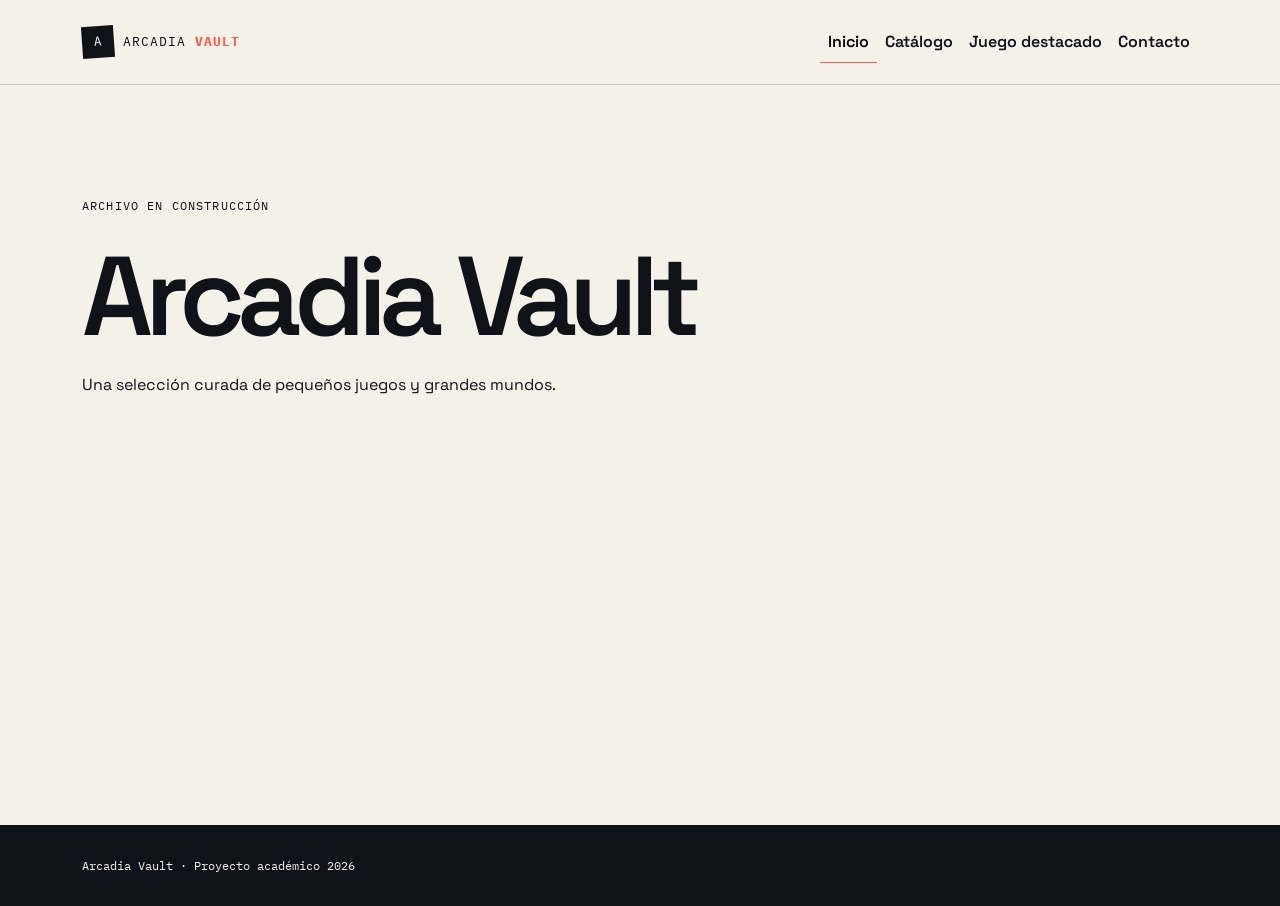
==== index.html @ d141b0f2 "feat: crear estructura semántica y navegación global" ====
<!DOCTYPE html>
<html lang="es">
<head>
  <meta charset="utf-8">
  <meta name="viewport" content="width=device-width, initial-scale=1">
  <meta name="description" content="Arcadia Vault, catálogo de videojuegos independientes.">
  <title>Arcadia Vault | Inicio</title>
  <link rel="preconnect" href="https://fonts.googleapis.com">
  <link rel="preconnect" href="https://fonts.gstatic.com" crossorigin>
  <link href="https://fonts.googleapis.com/css2?family=IBM+Plex+Mono:wght@500;600&family=Space+Grotesk:wght@400;500;600;700&display=swap" rel="stylesheet">
  <link href="https://cdn.jsdelivr.net/npm/bootstrap@5.3.3/dist/css/bootstrap.min.css" rel="stylesheet">
  <link rel="stylesheet" href="css/custom.css">
</head>
<body>
  <a class="skip-link" href="#contenido">Saltar al contenido principal</a>
  <header class="site-header">
    <nav class="navbar navbar-expand-lg" aria-label="Navegación principal">
      <section class="container-xl">
        <a class="navbar-brand" href="index.html"><span class="brand-mark" aria-hidden="true">A</span> ARCADIA <strong>VAULT</strong></a>
        <button class="navbar-toggler" type="button" data-bs-toggle="collapse" data-bs-target="#menuPrincipal" aria-controls="menuPrincipal" aria-expanded="false" aria-label="Abrir menú"><span class="navbar-toggler-icon"></span></button>
        <section class="collapse navbar-collapse" id="menuPrincipal">
          <ul class="navbar-nav ms-auto">
            <li class="nav-item"><a class="nav-link active" aria-current="page" href="index.html">Inicio</a></li>
            <li class="nav-item"><a class="nav-link" href="catalogo.html">Catálogo</a></li>
            <li class="nav-item"><a class="nav-link" href="detalle.html">Juego destacado</a></li>
            <li class="nav-item"><a class="nav-link" href="contacto.html">Contacto</a></li>
          </ul>
        </section>
      </section>
    </nav>
  </header>
  <main id="contenido">
    <section class="placeholder-section container-xl" aria-labelledby="homeTitle">
      <p class="eyebrow">Archivo en construcción</p>
      <h1 id="homeTitle">Arcadia Vault</h1>
      <p>Una selección curada de pequeños juegos y grandes mundos.</p>
    </section>
  </main>
  <footer class="site-footer">
    <section class="container-xl"><p>Arcadia Vault · Proyecto académico 2026</p></section>
  </footer>
  <script src="https://cdn.jsdelivr.net/npm/bootstrap@5.3.3/dist/js/bootstrap.bundle.min.js"></script>
</body>
</html>
---- css/custom.css ----
:root {
  --ink: #10121a;
  --paper: #f4f1e8;
  --accent: #ff5c4d;
  --line: rgba(16, 18, 26, 0.18);
  --display-font: "Space Grotesk", sans-serif;
  --mono-font: "IBM Plex Mono", monospace;
}

* {
  box-sizing: border-box;
}

body {
  background: var(--paper);
  color: var(--ink);
  font-family: var(--display-font);
  margin: 0;
}

.skip-link {
  background: var(--ink);
  color: var(--paper);
  left: 1rem;
  padding: 0.75rem 1rem;
  position: fixed;
  top: -5rem;
  z-index: 2000;
}

.skip-link:focus {
  top: 1rem;
}

.site-header {
  background: var(--paper);
  border-bottom: 1px solid var(--line);
}

.navbar {
  min-height: 4.75rem;
}

.navbar-brand {
  align-items: center;
  color: var(--ink);
  display: inline-flex;
  font-family: var(--mono-font);
  font-size: 0.82rem;
  gap: 0.55rem;
  letter-spacing: 0.08em;
}

.navbar-brand strong {
  color: var(--accent);
}

.brand-mark {
  align-items: center;
  background: var(--ink);
  color: var(--paper);
  display: inline-flex;
  height: 2rem;
  justify-content: center;
  transform: rotate(-4deg);
  width: 2rem;
}

.nav-link {
  color: var(--ink);
  font-weight: 600;
}

.nav-link.active {
  border-bottom: 1px solid var(--accent);
}

.placeholder-section {
  min-height: calc(100vh - 10rem);
  padding-block: 5rem;
}

.placeholder-section h1 {
  font-size: clamp(3rem, 15vw, 7rem);
  font-weight: 600;
  letter-spacing: -0.07em;
}

.eyebrow {
  font-family: var(--mono-font);
  font-size: 0.72rem;
  letter-spacing: 0.1em;
  text-transform: uppercase;
}

.site-footer {
  background: var(--ink);
  color: var(--paper);
  padding-block: 2rem;
}

.site-footer p {
  font-family: var(--mono-font);
  font-size: 0.72rem;
  margin: 0;
}

@media (min-width: 992px) {
  .navbar {
    min-height: 5.25rem;
  }

  .placeholder-section {
    padding-block: 7rem;
  }
}
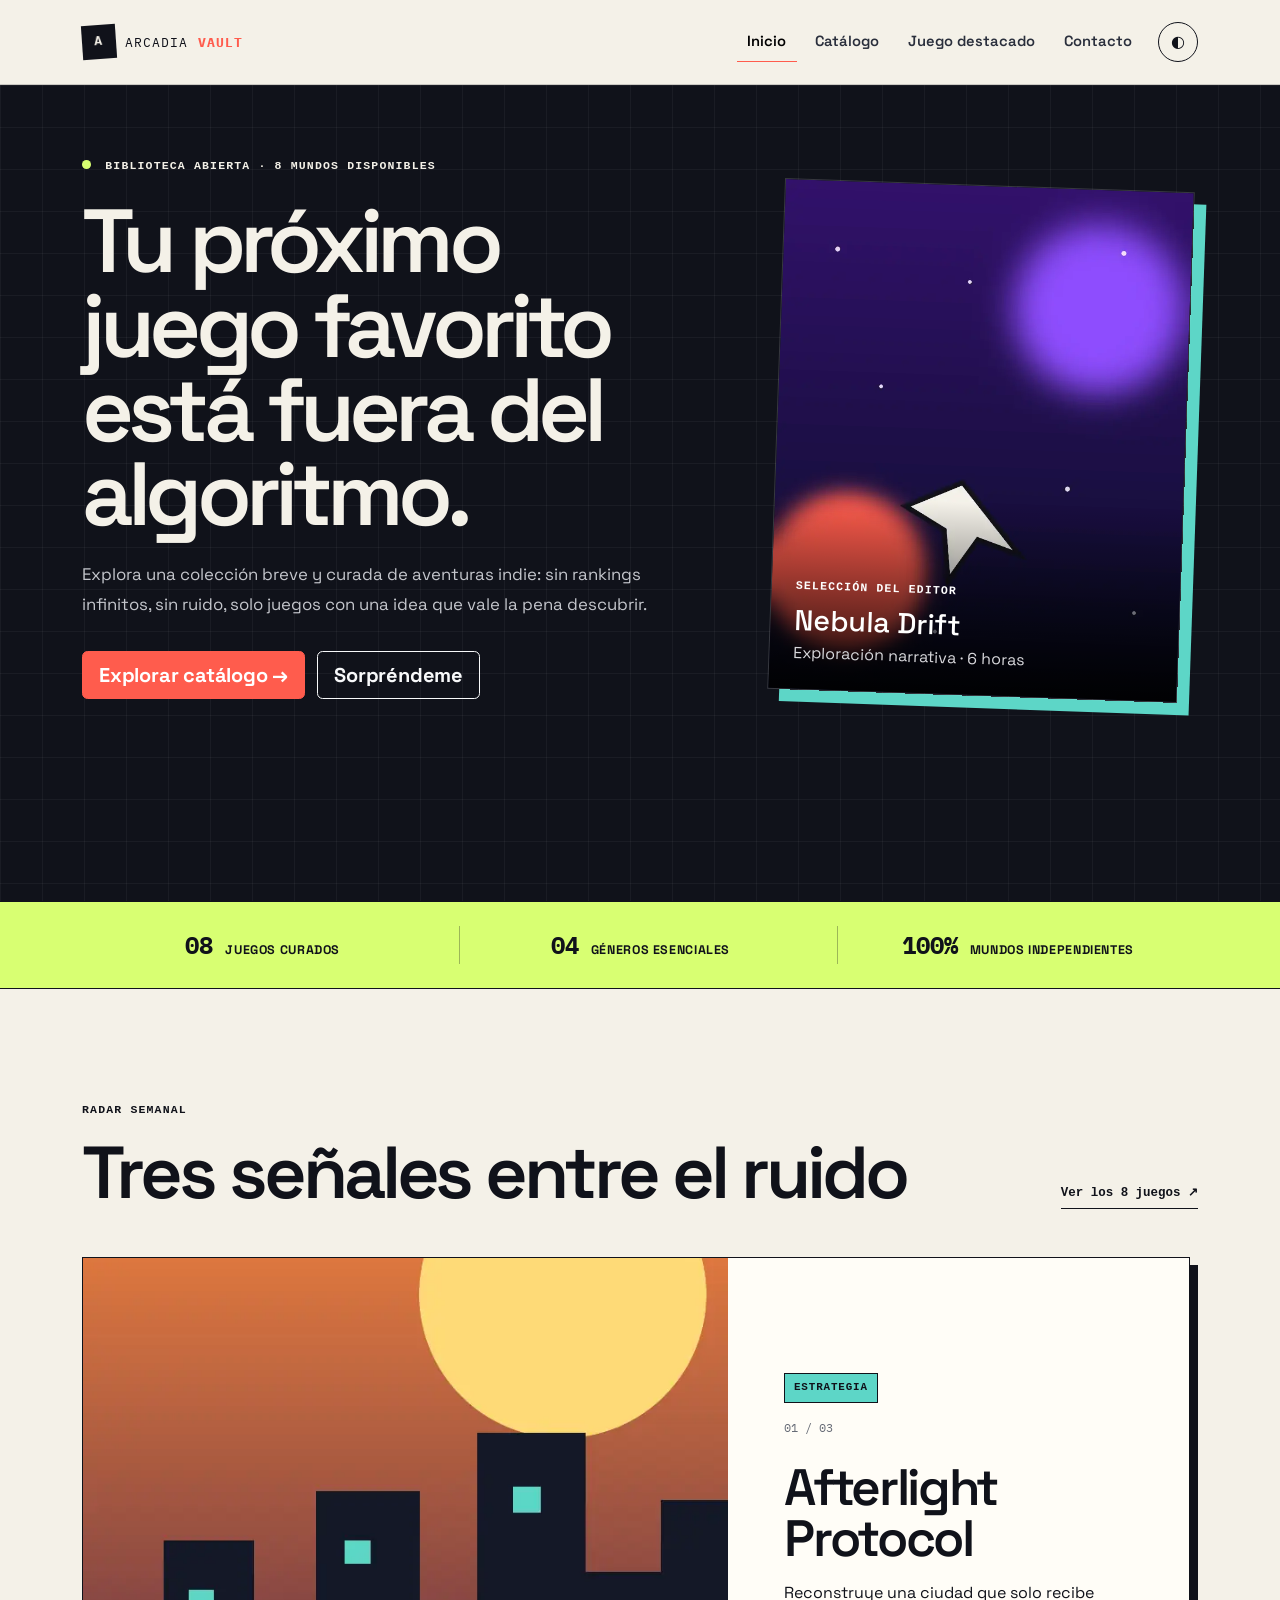
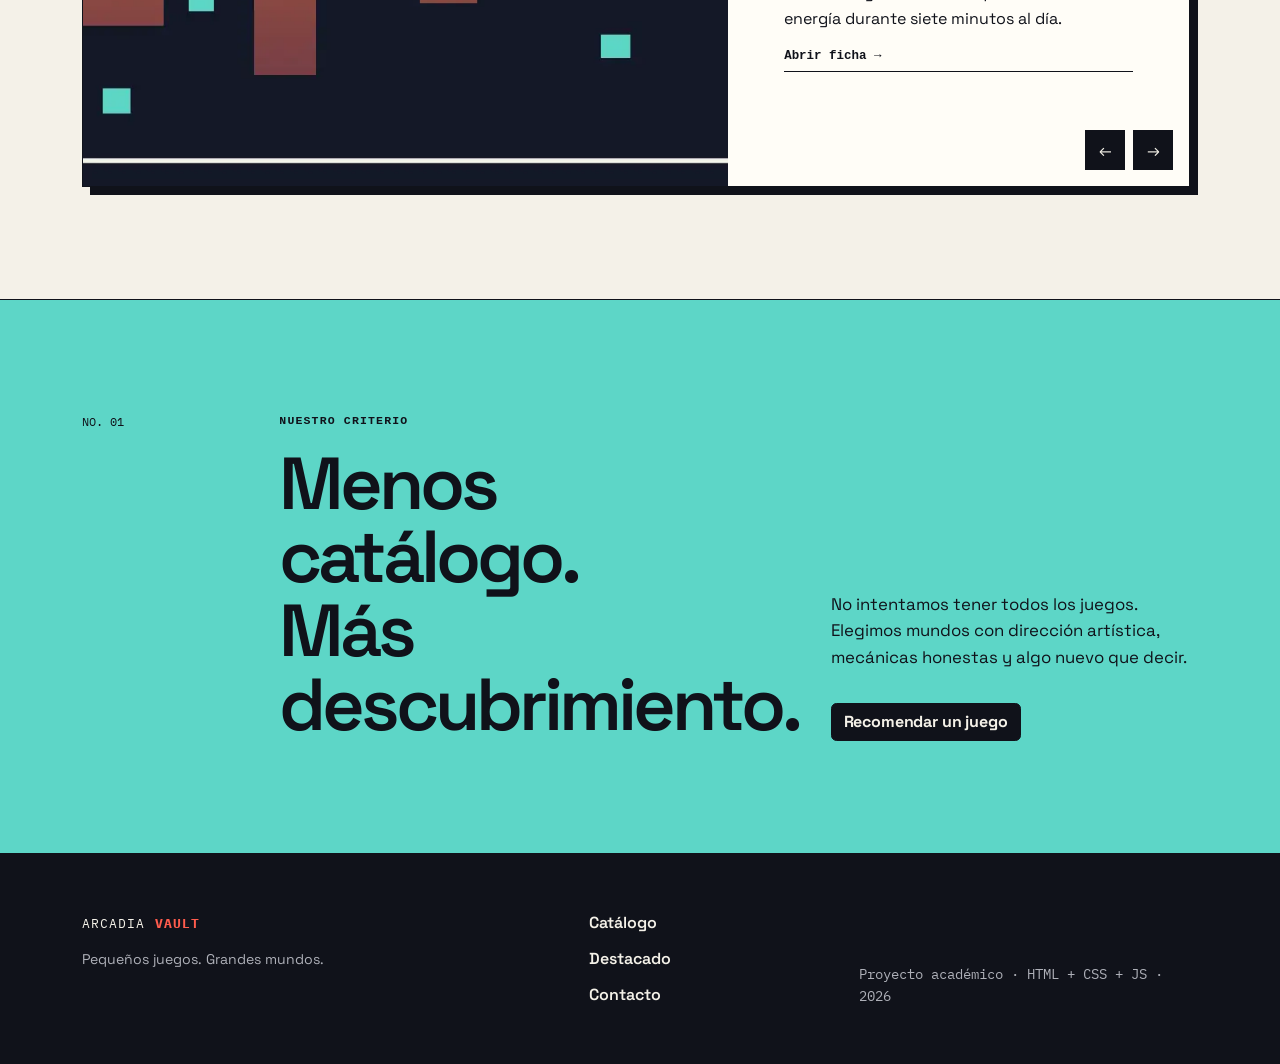
==== commit 0ab8ce56: "feat: implementar home responsive e interacciones" ====
--- a/index.html
+++ b/index.html
@@ -1,44 +1,174 @@
 <!DOCTYPE html>
-<html lang="es">
+<html lang="es" data-bs-theme="light">
 <head>
   <meta charset="utf-8">
   <meta name="viewport" content="width=device-width, initial-scale=1">
-  <meta name="description" content="Arcadia Vault, catálogo de videojuegos independientes.">
+  <meta name="description" content="Arcadia Vault: una selección curada de videojuegos independientes para descubrir tu próxima aventura.">
   <title>Arcadia Vault | Inicio</title>
   <link rel="preconnect" href="https://fonts.googleapis.com">
   <link rel="preconnect" href="https://fonts.gstatic.com" crossorigin>
   <link href="https://fonts.googleapis.com/css2?family=IBM+Plex+Mono:wght@500;600&family=Space+Grotesk:wght@400;500;600;700&display=swap" rel="stylesheet">
-  <link href="https://cdn.jsdelivr.net/npm/bootstrap@5.3.3/dist/css/bootstrap.min.css" rel="stylesheet">
+  <link href="https://cdn.jsdelivr.net/npm/bootstrap@5.3.3/dist/css/bootstrap.min.css" rel="stylesheet" integrity="sha384-QWTKZyjpPEjISv5WaRU9OFeRpok6YctnYmDr5pNlyT2bRjXh0JMhjY6hW+ALEwIH" crossorigin="anonymous">
   <link rel="stylesheet" href="css/custom.css">
 </head>
-<body>
+<body data-page="inicio">
   <a class="skip-link" href="#contenido">Saltar al contenido principal</a>
-  <header class="site-header">
+
+  <header class="site-header sticky-top">
     <nav class="navbar navbar-expand-lg" aria-label="Navegación principal">
       <section class="container-xl">
-        <a class="navbar-brand" href="index.html"><span class="brand-mark" aria-hidden="true">A</span> ARCADIA <strong>VAULT</strong></a>
-        <button class="navbar-toggler" type="button" data-bs-toggle="collapse" data-bs-target="#menuPrincipal" aria-controls="menuPrincipal" aria-expanded="false" aria-label="Abrir menú"><span class="navbar-toggler-icon"></span></button>
+        <a class="navbar-brand" href="index.html" aria-label="Arcadia Vault, ir al inicio">
+          <span class="brand-mark" aria-hidden="true">A</span>
+          <span>ARCADIA <strong>VAULT</strong></span>
+        </a>
+        <button class="navbar-toggler" type="button" data-bs-toggle="collapse" data-bs-target="#menuPrincipal" aria-controls="menuPrincipal" aria-expanded="false" aria-label="Abrir menú">
+          <span class="navbar-toggler-icon"></span>
+        </button>
         <section class="collapse navbar-collapse" id="menuPrincipal">
-          <ul class="navbar-nav ms-auto">
+          <ul class="navbar-nav ms-auto align-items-lg-center gap-lg-2">
             <li class="nav-item"><a class="nav-link active" aria-current="page" href="index.html">Inicio</a></li>
             <li class="nav-item"><a class="nav-link" href="catalogo.html">Catálogo</a></li>
             <li class="nav-item"><a class="nav-link" href="detalle.html">Juego destacado</a></li>
             <li class="nav-item"><a class="nav-link" href="contacto.html">Contacto</a></li>
+            <li class="nav-item ms-lg-2">
+              <button class="theme-toggle" id="themeToggle" type="button" aria-label="Cambiar a modo oscuro" aria-pressed="false">
+                <span aria-hidden="true">◐</span>
+              </button>
+            </li>
           </ul>
         </section>
       </section>
     </nav>
   </header>
+
   <main id="contenido">
-    <section class="placeholder-section container-xl" aria-labelledby="homeTitle">
-      <p class="eyebrow">Archivo en construcción</p>
-      <h1 id="homeTitle">Arcadia Vault</h1>
-      <p>Una selección curada de pequeños juegos y grandes mundos.</p>
+    <section class="hero-section" aria-labelledby="heroTitle">
+      <section class="container-xl hero-grid">
+        <article class="hero-copy">
+          <p class="eyebrow"><span class="status-dot" aria-hidden="true"></span> Biblioteca abierta · 8 mundos disponibles</p>
+          <h1 id="heroTitle">Tu próximo juego favorito está fuera del algoritmo.</h1>
+          <p class="hero-lead">Explora una colección breve y curada de aventuras indie: sin rankings infinitos, sin ruido, solo juegos con una idea que vale la pena descubrir.</p>
+          <section class="hero-actions" aria-label="Acciones principales">
+            <a class="btn btn-accent btn-lg" href="catalogo.html">Explorar catálogo <span aria-hidden="true">→</span></a>
+            <button class="btn btn-outline-light btn-lg" id="randomGameButton" type="button">Sorpréndeme</button>
+          </section>
+          <p class="random-result" id="randomGameResult" role="status" aria-live="polite"></p>
+        </article>
+
+        <article class="hero-game-card" aria-label="Selección del editor: Nebula Drift">
+          <img src="img/nebula-drift.webp" alt="Nave solitaria avanzando entre nebulosas violetas" width="720" height="900">
+          <section class="hero-card-overlay">
+            <p class="eyebrow mb-2">Selección del editor</p>
+            <h2>Nebula Drift</h2>
+            <p>Exploración narrativa · 6 horas</p>
+            <a href="detalle.html" class="stretched-link" aria-label="Ver detalle de Nebula Drift"></a>
+          </section>
+        </article>
+      </section>
+    </section>
+
+    <section class="signal-strip" aria-label="Cifras del catálogo">
+      <section class="container-xl signal-grid">
+        <p><strong>08</strong><span>juegos curados</span></p>
+        <p><strong>04</strong><span>géneros esenciales</span></p>
+        <p><strong>100%</strong><span>mundos independientes</span></p>
+      </section>
+    </section>
+
+    <section class="section-space" aria-labelledby="featuredTitle">
+      <section class="container-xl">
+        <header class="section-heading">
+          <section>
+            <p class="eyebrow">Radar semanal</p>
+            <h2 id="featuredTitle">Tres señales entre el ruido</h2>
+          </section>
+          <a class="text-link" href="catalogo.html">Ver los 8 juegos <span aria-hidden="true">↗</span></a>
+        </header>
+
+        <section id="featuredCarousel" class="carousel slide editorial-carousel" data-bs-ride="false" aria-label="Juegos destacados">
+          <section class="carousel-inner">
+            <article class="carousel-item active">
+              <section class="row g-0 align-items-stretch">
+                <section class="col-md-7">
+                  <img src="img/afterlight.webp" class="d-block w-100" alt="Ciudad futurista iluminada por un sol naranja" width="720" height="900">
+                </section>
+                <section class="col-md-5 carousel-copy">
+                  <span class="genre-tag">Estrategia</span>
+                  <p class="slide-count">01 / 03</p>
+                  <h3>Afterlight Protocol</h3>
+                  <p>Reconstruye una ciudad que solo recibe energía durante siete minutos al día.</p>
+                  <a class="text-link" href="catalogo.html#afterlight">Abrir ficha <span aria-hidden="true">→</span></a>
+                </section>
+              </section>
+            </article>
+            <article class="carousel-item">
+              <section class="row g-0 align-items-stretch">
+                <section class="col-md-7">
+                  <img src="img/mossbound.webp" class="d-block w-100" alt="Bosque verde cubriendo ruinas de una civilización antigua" width="720" height="900">
+                </section>
+                <section class="col-md-5 carousel-copy">
+                  <span class="genre-tag">Aventura</span>
+                  <p class="slide-count">02 / 03</p>
+                  <h3>Mossbound</h3>
+                  <p>Escucha un bosque que recuerda cada paso y transforma el camino de regreso.</p>
+                  <a class="text-link" href="catalogo.html#mossbound">Abrir ficha <span aria-hidden="true">→</span></a>
+                </section>
+              </section>
+            </article>
+            <article class="carousel-item">
+              <section class="row g-0 align-items-stretch">
+                <section class="col-md-7">
+                  <img src="img/pixel-forge.webp" class="d-block w-100" alt="Forja fantástica con chispas rojas y metal brillante" width="720" height="900">
+                </section>
+                <section class="col-md-5 carousel-copy">
+                  <span class="genre-tag">Simulación</span>
+                  <p class="slide-count">03 / 03</p>
+                  <h3>Pixel Forge</h3>
+                  <p>Diseña armas imposibles y aprende las historias de quienes vienen a buscarlas.</p>
+                  <a class="text-link" href="catalogo.html#pixel-forge">Abrir ficha <span aria-hidden="true">→</span></a>
+                </section>
+              </section>
+            </article>
+          </section>
+          <section class="carousel-controls" aria-label="Controles del carrusel">
+            <button type="button" data-bs-target="#featuredCarousel" data-bs-slide="prev" aria-label="Juego anterior">←</button>
+            <button type="button" data-bs-target="#featuredCarousel" data-bs-slide="next" aria-label="Juego siguiente">→</button>
+          </section>
+        </section>
+      </section>
+    </section>
+
+    <section class="manifesto-section" aria-labelledby="manifestoTitle">
+      <section class="container-xl manifesto-grid">
+        <p class="manifesto-number" aria-hidden="true">NO. 01</p>
+        <article>
+          <p class="eyebrow">Nuestro criterio</p>
+          <h2 id="manifestoTitle">Menos catálogo.<br>Más descubrimiento.</h2>
+        </article>
+        <article class="manifesto-copy">
+          <p>No intentamos tener todos los juegos. Elegimos mundos con dirección artística, mecánicas honestas y algo nuevo que decir.</p>
+          <a class="btn btn-dark" href="contacto.html">Recomendar un juego</a>
+        </article>
+      </section>
     </section>
   </main>
+
   <footer class="site-footer">
-    <section class="container-xl"><p>Arcadia Vault · Proyecto académico 2026</p></section>
+    <section class="container-xl footer-grid">
+      <section>
+        <a class="footer-brand" href="index.html">ARCADIA <strong>VAULT</strong></a>
+        <p>Pequeños juegos. Grandes mundos.</p>
+      </section>
+      <nav aria-label="Navegación del pie de página">
+        <a href="catalogo.html">Catálogo</a>
+        <a href="detalle.html">Destacado</a>
+        <a href="contacto.html">Contacto</a>
+      </nav>
+      <p class="footer-note">Proyecto académico · HTML + CSS + JS · 2026</p>
+    </section>
   </footer>
-  <script src="https://cdn.jsdelivr.net/npm/bootstrap@5.3.3/dist/js/bootstrap.bundle.min.js"></script>
+
+  <script src="https://cdn.jsdelivr.net/npm/bootstrap@5.3.3/dist/js/bootstrap.bundle.min.js" integrity="sha384-YvpcrYf0tY3lHB60NNkmXc5s9fDVZLESaAA55NDzOxhy9GkcIdslK1eN7N6jIeHz" crossorigin="anonymous"></script>
+  <script src="js/main.js"></script>
 </body>
 </html>
--- a/css/custom.css
+++ b/css/custom.css
@@ -1,26 +1,74 @@
+/* Arcadia Vault — mobile first custom styles */
 :root {
   --ink: #10121a;
+  --ink-soft: #2a2f3c;
   --paper: #f4f1e8;
+  --paper-bright: #fffdf7;
   --accent: #ff5c4d;
+  --accent-dark: #d83b30;
+  --cyan: #5dd6c7;
+  --acid: #d8ff72;
   --line: rgba(16, 18, 26, 0.18);
+  --muted: #666b76;
   --display-font: "Space Grotesk", sans-serif;
   --mono-font: "IBM Plex Mono", monospace;
+  --shadow-hard: 8px 8px 0 var(--ink);
+  --radius-sm: 0.35rem;
+  --radius-lg: 1rem;
+}
+
+[data-bs-theme="dark"] {
+  --ink: #f4f1e8;
+  --ink-soft: #d8d4c9;
+  --paper: #10121a;
+  --paper-bright: #181b25;
+  --line: rgba(244, 241, 232, 0.2);
+  --muted: #acaeb8;
+  --shadow-hard: 8px 8px 0 #5dd6c7;
 }
 
 * {
   box-sizing: border-box;
+}
+
+html {
+  scroll-behavior: smooth;
 }
 
 body {
   background: var(--paper);
   color: var(--ink);
   font-family: var(--display-font);
-  margin: 0;
+  line-height: 1.6;
+  overflow-x: hidden;
+}
+
+a {
+  color: inherit;
+}
+
+img {
+  display: block;
+  height: auto;
+  max-width: 100%;
+}
+
+button,
+input,
+select,
+textarea {
+  font: inherit;
+}
+
+::selection {
+  background: var(--acid);
+  color: #10121a;
 }
 
 .skip-link {
-  background: var(--ink);
-  color: var(--paper);
+  background: var(--acid);
+  color: #10121a;
+  font-family: var(--mono-font);
   left: 1rem;
   padding: 0.75rem 1rem;
   position: fixed;
@@ -33,25 +81,34 @@
 }
 
 .site-header {
-  background: var(--paper);
+  background: rgba(244, 241, 232, 0.94);
   border-bottom: 1px solid var(--line);
+  backdrop-filter: blur(14px);
+}
+
+[data-bs-theme="dark"] .site-header {
+  background: rgba(16, 18, 26, 0.94);
 }
 
 .navbar {
   min-height: 4.75rem;
-}
-
-.navbar-brand {
+  padding-block: 0.75rem;
+}
+
+.navbar-brand,
+.footer-brand {
   align-items: center;
   color: var(--ink);
   display: inline-flex;
   font-family: var(--mono-font);
   font-size: 0.82rem;
-  gap: 0.55rem;
+  gap: 0.6rem;
   letter-spacing: 0.08em;
-}
-
-.navbar-brand strong {
+  text-decoration: none;
+}
+
+.navbar-brand strong,
+.footer-brand strong {
   color: var(--accent);
 }
 
@@ -60,57 +117,1102 @@
   background: var(--ink);
   color: var(--paper);
   display: inline-flex;
-  height: 2rem;
+  font-weight: 600;
+  height: 2.1rem;
   justify-content: center;
   transform: rotate(-4deg);
-  width: 2rem;
+  width: 2.1rem;
+}
+
+.navbar-toggler {
+  border-color: var(--line);
+  border-radius: var(--radius-sm);
+}
+
+[data-bs-theme="dark"] .navbar-toggler-icon {
+  filter: invert(1);
+}
+
+.navbar-collapse {
+  padding-top: 1rem;
 }
 
 .nav-link {
+  border-bottom: 1px solid transparent;
+  color: var(--ink-soft);
+  font-size: 0.92rem;
+  font-weight: 600;
+  padding-inline: 0.65rem !important;
+}
+
+.nav-link:hover,
+.nav-link:focus,
+.nav-link.active {
+  border-bottom-color: var(--accent);
   color: var(--ink);
-  font-weight: 600;
-}
-
-.nav-link.active {
-  border-bottom: 1px solid var(--accent);
-}
-
-.placeholder-section {
-  min-height: calc(100vh - 10rem);
-  padding-block: 5rem;
-}
-
-.placeholder-section h1 {
-  font-size: clamp(3rem, 15vw, 7rem);
-  font-weight: 600;
-  letter-spacing: -0.07em;
+}
+
+.theme-toggle {
+  align-items: center;
+  background: transparent;
+  border: 1px solid var(--ink);
+  border-radius: 50%;
+  color: var(--ink);
+  display: inline-flex;
+  height: 2.5rem;
+  justify-content: center;
+  margin-top: 0.5rem;
+  transition: background 180ms ease, color 180ms ease, transform 180ms ease;
+  width: 2.5rem;
+}
+
+.theme-toggle:hover,
+.theme-toggle:focus-visible {
+  background: var(--ink);
+  color: var(--paper);
+  transform: rotate(18deg);
+}
+
+.hero-section {
+  background: #10121a;
+  color: #f4f1e8;
+  min-height: calc(100vh - 4.75rem);
+  overflow: hidden;
+  padding-block: 3.5rem;
+  position: relative;
+}
+
+.hero-section::before {
+  background-image: linear-gradient(rgba(255, 255, 255, 0.045) 1px, transparent 1px), linear-gradient(90deg, rgba(255, 255, 255, 0.045) 1px, transparent 1px);
+  background-size: 42px 42px;
+  content: "";
+  inset: 0;
+  pointer-events: none;
+  position: absolute;
+}
+
+.hero-grid {
+  display: grid;
+  gap: 3rem;
+  position: relative;
+  z-index: 1;
+}
+
+.hero-copy {
+  align-self: center;
 }
 
 .eyebrow {
   font-family: var(--mono-font);
   font-size: 0.72rem;
+  font-weight: 600;
   letter-spacing: 0.1em;
   text-transform: uppercase;
 }
 
+.status-dot {
+  background: var(--acid);
+  border-radius: 50%;
+  box-shadow: 0 0 0 0 rgba(216, 255, 114, 0.6);
+  display: inline-block;
+  height: 0.55rem;
+  margin-right: 0.4rem;
+  width: 0.55rem;
+}
+
+.hero-copy h1 {
+  font-size: clamp(2.65rem, 13vw, 5.6rem);
+  font-weight: 600;
+  letter-spacing: -0.065em;
+  line-height: 0.94;
+  margin: 1.5rem 0;
+  max-width: 12ch;
+}
+
+.hero-lead {
+  color: #c4c6cc;
+  font-size: 1.05rem;
+  line-height: 1.75;
+  max-width: 38rem;
+}
+
+.hero-actions,
+.detail-actions {
+  display: flex;
+  flex-direction: column;
+  gap: 0.75rem;
+  margin-top: 2rem;
+}
+
+.btn {
+  border-radius: var(--radius-sm);
+  font-weight: 700;
+  letter-spacing: -0.01em;
+}
+
+.btn-accent {
+  background: var(--accent);
+  border-color: var(--accent);
+  color: #fff;
+}
+
+.btn-accent:hover,
+.btn-accent:focus-visible {
+  background: var(--accent-dark);
+  border-color: var(--accent-dark);
+  color: #fff;
+}
+
+.btn-dark {
+  background: var(--ink);
+  border-color: var(--ink);
+  color: var(--paper);
+}
+
+.btn-dark:hover,
+.btn-dark:focus-visible {
+  background: var(--accent);
+  border-color: var(--accent);
+}
+
+.random-result,
+.wishlist-message {
+  color: var(--acid);
+  font-family: var(--mono-font);
+  font-size: 0.8rem;
+  margin: 0.85rem 0 0;
+  min-height: 1.5rem;
+}
+
+.hero-game-card {
+  border: 1px solid rgba(255, 255, 255, 0.16);
+  box-shadow: 12px 12px 0 var(--cyan);
+  margin: 0 0.75rem 0.75rem 0;
+  max-width: 31rem;
+  overflow: hidden;
+  position: relative;
+  transform: rotate(2deg);
+}
+
+.hero-game-card img {
+  aspect-ratio: 4 / 5;
+  object-fit: cover;
+  width: 100%;
+}
+
+.hero-card-overlay {
+  background: linear-gradient(transparent, rgba(0, 0, 0, 0.93));
+  bottom: 0;
+  color: #fff;
+  left: 0;
+  padding: 5rem 1.5rem 1.5rem;
+  position: absolute;
+  right: 0;
+}
+
+.hero-card-overlay h2 {
+  font-size: 1.8rem;
+  margin-bottom: 0.15rem;
+}
+
+.hero-card-overlay p:last-of-type {
+  color: #d8d8dc;
+  margin: 0;
+}
+
+.signal-strip {
+  background: var(--acid);
+  border-bottom: 1px solid #10121a;
+  border-top: 1px solid #10121a;
+  color: #10121a;
+  padding-block: 1.5rem;
+}
+
+.signal-grid {
+  display: grid;
+  gap: 1rem;
+}
+
+.signal-grid p {
+  align-items: baseline;
+  display: flex;
+  gap: 0.75rem;
+  margin: 0;
+}
+
+.signal-grid strong {
+  font-family: var(--mono-font);
+  font-size: 1.5rem;
+}
+
+.signal-grid span {
+  font-size: 0.78rem;
+  font-weight: 700;
+  letter-spacing: 0.05em;
+  text-transform: uppercase;
+}
+
+.section-space {
+  padding-block: 4.75rem;
+}
+
+.section-heading {
+  align-items: end;
+  display: flex;
+  flex-direction: column;
+  gap: 1rem;
+  margin-bottom: 2rem;
+}
+
+.section-heading h2,
+.manifesto-grid h2,
+.story-grid h2,
+.faq-grid h2 {
+  font-size: clamp(2.1rem, 8vw, 4.6rem);
+  font-weight: 600;
+  letter-spacing: -0.055em;
+  line-height: 1;
+  margin: 0;
+}
+
+.text-link {
+  border-bottom: 1px solid currentColor;
+  font-family: var(--mono-font);
+  font-size: 0.78rem;
+  font-weight: 600;
+  padding-bottom: 0.25rem;
+  text-decoration: none;
+}
+
+.text-link:hover,
+.text-link:focus-visible {
+  color: var(--accent);
+}
+
+.editorial-carousel {
+  border: 1px solid var(--ink);
+  box-shadow: var(--shadow-hard);
+  margin-right: 0.5rem;
+}
+
+.editorial-carousel img {
+  aspect-ratio: 4 / 3;
+  object-fit: cover;
+}
+
+.carousel-copy {
+  background: var(--paper-bright);
+  display: flex;
+  flex-direction: column;
+  justify-content: center;
+  min-height: 21rem;
+  padding: 2rem;
+}
+
+.carousel-copy h3 {
+  font-size: 2.1rem;
+  font-weight: 600;
+  letter-spacing: -0.045em;
+  line-height: 1;
+  margin: 1.5rem 0 1rem;
+}
+
+.genre-tag {
+  align-self: flex-start;
+  background: var(--cyan);
+  border: 1px solid #10121a;
+  color: #10121a;
+  display: inline-block;
+  font-family: var(--mono-font);
+  font-size: 0.68rem;
+  font-weight: 600;
+  letter-spacing: 0.08em;
+  padding: 0.35rem 0.55rem;
+  text-transform: uppercase;
+}
+
+.slide-count {
+  color: var(--muted);
+  font-family: var(--mono-font);
+  font-size: 0.72rem;
+  margin: 1rem 0 0;
+}
+
+.carousel-controls {
+  bottom: 1rem;
+  display: flex;
+  gap: 0.5rem;
+  position: absolute;
+  right: 1rem;
+  z-index: 5;
+}
+
+.carousel-controls button {
+  background: var(--ink);
+  border: 0;
+  color: var(--paper);
+  height: 2.5rem;
+  transition: background 180ms ease;
+  width: 2.5rem;
+}
+
+.carousel-controls button:hover,
+.carousel-controls button:focus-visible {
+  background: var(--accent);
+}
+
+.manifesto-section {
+  background: var(--cyan);
+  border-block: 1px solid #10121a;
+  color: #10121a;
+  padding-block: 4.75rem;
+}
+
+.manifesto-grid {
+  display: grid;
+  gap: 2rem;
+}
+
+.manifesto-number {
+  font-family: var(--mono-font);
+  font-size: 0.78rem;
+}
+
+.manifesto-copy {
+  align-self: end;
+  font-size: 1.05rem;
+  max-width: 31rem;
+}
+
+.manifesto-copy .btn {
+  margin-top: 1rem;
+}
+
 .site-footer {
-  background: var(--ink);
-  color: var(--paper);
-  padding-block: 2rem;
-}
-
-.site-footer p {
+  background: #10121a;
+  color: #f4f1e8;
+  padding-block: 3.5rem;
+}
+
+.footer-grid {
+  display: grid;
+  gap: 2rem;
+}
+
+.footer-brand {
+  color: #f4f1e8;
+}
+
+.footer-grid p {
+  color: #aeb0b8;
+  font-size: 0.88rem;
+  margin: 0.75rem 0 0;
+}
+
+.footer-grid nav {
+  display: flex;
+  flex-direction: column;
+  gap: 0.65rem;
+}
+
+.footer-grid nav a {
+  color: #f4f1e8;
+  font-weight: 600;
+  text-decoration: none;
+}
+
+.footer-grid nav a:hover,
+.footer-grid nav a:focus-visible {
+  color: var(--acid);
+}
+
+.footer-note {
+  align-self: end;
+  font-family: var(--mono-font);
+}
+
+/* Catalog */
+.page-header {
+  background: var(--accent);
+  border-bottom: 1px solid #10121a;
+  color: #fff;
+  padding-block: 4rem;
+}
+
+.page-title-row {
+  display: grid;
+  gap: 1.5rem;
+}
+
+.page-title-row h1 {
+  font-size: clamp(3rem, 14vw, 7.5rem);
+  font-weight: 600;
+  letter-spacing: -0.07em;
+  line-height: 0.86;
+  margin: 0;
+}
+
+.page-title-row p {
+  align-self: end;
+  font-size: 1.05rem;
+  margin: 0;
+  max-width: 31rem;
+}
+
+.filter-panel {
+  align-items: end;
+  background: var(--paper-bright);
+  border: 1px solid var(--ink);
+  box-shadow: var(--shadow-hard);
+  display: grid;
+  gap: 1rem;
+  margin: 0 0.5rem 3rem 0;
+  padding: 1.25rem;
+}
+
+.search-group .input-group-text,
+.search-group .form-control,
+.filter-select .form-select {
+  background-color: transparent;
+  border-color: var(--line);
+  color: var(--ink);
+  min-height: 3.25rem;
+}
+
+.search-group .input-group-text {
+  font-size: 1.3rem;
+}
+
+.form-control::placeholder {
+  color: var(--muted);
+}
+
+.form-control:focus,
+.form-select:focus {
+  border-color: var(--accent);
+  box-shadow: 0 0 0 0.22rem rgba(255, 92, 77, 0.2);
+}
+
+.filter-select label,
+.form-label {
+  font-family: var(--mono-font);
+  font-size: 0.72rem;
+  font-weight: 600;
+  letter-spacing: 0.06em;
+  margin-bottom: 0.45rem;
+  text-transform: uppercase;
+}
+
+.results-header {
+  border-bottom: 1px solid var(--line);
+  display: flex;
+  flex-direction: column;
+  gap: 0.25rem;
+  margin-bottom: 2rem;
+  padding-bottom: 1rem;
+}
+
+.results-header p {
   font-family: var(--mono-font);
   font-size: 0.72rem;
   margin: 0;
-}
-
+  text-transform: uppercase;
+}
+
+.game-item[hidden] {
+  display: none !important;
+}
+
+.game-card {
+  background: var(--paper-bright);
+  border: 1px solid var(--line);
+  border-radius: 0;
+  color: var(--ink);
+  overflow: hidden;
+  transition: transform 180ms ease, box-shadow 180ms ease;
+}
+
+.game-card:hover {
+  box-shadow: 6px 6px 0 var(--ink);
+  transform: translate(-3px, -3px);
+}
+
+.cover-wrap {
+  overflow: hidden;
+  position: relative;
+}
+
+.game-card img {
+  aspect-ratio: 4 / 5;
+  object-fit: cover;
+  transition: transform 300ms ease;
+  width: 100%;
+}
+
+.game-card:hover img {
+  transform: scale(1.035);
+}
+
+.card-index {
+  background: var(--acid);
+  border: 1px solid #10121a;
+  bottom: 0.75rem;
+  color: #10121a;
+  font-family: var(--mono-font);
+  font-size: 0.68rem;
+  left: 0.75rem;
+  padding: 0.3rem 0.45rem;
+  position: absolute;
+}
+
+.game-card .card-body {
+  display: flex;
+  flex-direction: column;
+  padding: 1.25rem;
+}
+
+.card-meta {
+  color: var(--muted);
+  display: flex;
+  font-family: var(--mono-font);
+  font-size: 0.65rem;
+  justify-content: space-between;
+  letter-spacing: 0.05em;
+  margin-bottom: 0.8rem;
+  text-transform: uppercase;
+}
+
+.game-card .card-title {
+  font-size: 1.35rem;
+  font-weight: 700;
+  letter-spacing: -0.04em;
+}
+
+.game-card .card-text {
+  color: var(--muted);
+  font-size: 0.87rem;
+  line-height: 1.65;
+}
+
+.card-action {
+  background: transparent;
+  border: 0;
+  border-top: 1px solid var(--line);
+  color: var(--ink);
+  display: flex;
+  font-family: var(--mono-font);
+  font-size: 0.7rem;
+  font-weight: 600;
+  justify-content: space-between;
+  margin-top: auto;
+  padding: 1rem 0 0;
+  text-align: left;
+  text-transform: uppercase;
+}
+
+.card-action:hover,
+.card-action:focus-visible {
+  color: var(--accent);
+}
+
+.empty-state {
+  border: 1px dashed var(--line);
+  margin-top: 2rem;
+  padding: 3rem 1rem;
+  text-align: center;
+}
+
+.catalog-pagination {
+  margin-top: 3rem;
+}
+
+.pagination {
+  --bs-pagination-bg: var(--paper-bright);
+  --bs-pagination-border-color: var(--line);
+  --bs-pagination-color: var(--ink);
+  --bs-pagination-active-bg: var(--ink);
+  --bs-pagination-active-border-color: var(--ink);
+  --bs-pagination-active-color: var(--paper);
+  --bs-pagination-disabled-bg: var(--paper-bright);
+  --bs-pagination-disabled-color: var(--muted);
+}
+
+.game-modal {
+  background: var(--paper-bright);
+  border: 1px solid var(--ink);
+  border-radius: 0;
+  box-shadow: var(--shadow-hard);
+  color: var(--ink);
+}
+
+.game-modal .modal-header {
+  border-bottom-color: var(--line);
+}
+
+.game-modal img {
+  aspect-ratio: 4 / 5;
+  object-fit: cover;
+  width: 100%;
+}
+
+.game-modal h2 {
+  font-size: 2.5rem;
+  font-weight: 700;
+  letter-spacing: -0.055em;
+  line-height: 1;
+  margin: 1.25rem 0 1rem;
+}
+
+.quick-facts {
+  border-block: 1px solid var(--line);
+  margin-block: 1.5rem;
+  padding-block: 0.8rem;
+}
+
+.quick-facts div {
+  display: flex;
+  justify-content: space-between;
+}
+
+.quick-facts dt,
+.quick-facts dd {
+  font-family: var(--mono-font);
+  font-size: 0.7rem;
+  margin: 0.25rem 0;
+  text-transform: uppercase;
+}
+
+/* Detail */
+.detail-hero {
+  background: #10121a;
+  color: #f4f1e8;
+  padding-block: 2rem 4rem;
+}
+
+.detail-breadcrumb {
+  --bs-breadcrumb-divider-color: #6d7180;
+  --bs-breadcrumb-item-active-color: #aeb0b8;
+  font-family: var(--mono-font);
+  font-size: 0.7rem;
+  margin-bottom: 2rem;
+  text-transform: uppercase;
+}
+
+.detail-breadcrumb a {
+  color: #f4f1e8;
+}
+
+.detail-cover {
+  box-shadow: 10px 10px 0 var(--accent);
+  margin: 0 0.65rem 0.65rem 0;
+}
+
+.detail-cover img {
+  aspect-ratio: 4 / 5;
+  object-fit: cover;
+  width: 100%;
+}
+
+.detail-cover figcaption {
+  background: #f4f1e8;
+  color: #10121a;
+  font-family: var(--mono-font);
+  font-size: 0.68rem;
+  padding: 0.75rem 1rem;
+  text-transform: uppercase;
+}
+
+.detail-intro {
+  padding-top: 1.5rem;
+}
+
+.detail-intro h1 {
+  font-size: clamp(4rem, 20vw, 9rem);
+  font-weight: 600;
+  letter-spacing: -0.08em;
+  line-height: 0.72;
+  margin: 2rem 0;
+}
+
+.detail-deck {
+  color: #c7c8ce;
+  font-size: 1.1rem;
+  line-height: 1.7;
+  max-width: 42rem;
+}
+
+.detail-facts {
+  background: var(--acid);
+  border-block: 1px solid #10121a;
+  color: #10121a;
+  padding-block: 1.5rem;
+}
+
+.facts-grid {
+  display: grid;
+  gap: 1.25rem;
+  margin: 0;
+}
+
+.facts-grid dt {
+  font-family: var(--mono-font);
+  font-size: 0.62rem;
+  letter-spacing: 0.08em;
+  text-transform: uppercase;
+}
+
+.facts-grid dd {
+  font-weight: 700;
+  margin: 0.15rem 0 0;
+}
+
+.story-grid,
+.faq-grid {
+  display: grid;
+  gap: 2.5rem;
+}
+
+.story-copy .lead {
+  color: var(--ink);
+  font-size: 1.25rem;
+  font-weight: 600;
+  line-height: 1.55;
+}
+
+.story-copy > p:not(.lead) {
+  color: var(--muted);
+}
+
+.story-copy blockquote {
+  border-left: 0.4rem solid var(--accent);
+  font-size: 1.25rem;
+  font-weight: 600;
+  margin: 2rem 0 0;
+  padding: 0.5rem 0 0.5rem 1.5rem;
+}
+
+.story-copy cite {
+  display: block;
+  font-family: var(--mono-font);
+  font-size: 0.7rem;
+  font-style: normal;
+  margin-top: 0.75rem;
+  text-transform: uppercase;
+}
+
+.systems-section,
+.faq-section {
+  background: var(--paper-bright);
+  border-top: 1px solid var(--line);
+}
+
+.custom-accordion {
+  --bs-accordion-bg: transparent;
+  --bs-accordion-border-color: var(--line);
+  --bs-accordion-active-bg: transparent;
+  --bs-accordion-active-color: var(--ink);
+  --bs-accordion-color: var(--ink);
+}
+
+.custom-accordion .accordion-item {
+  border-left: 0;
+  border-radius: 0;
+  border-right: 0;
+}
+
+.custom-accordion .accordion-button {
+  background: transparent;
+  color: var(--ink);
+  font-size: 1rem;
+  font-weight: 700;
+  padding: 1.35rem 0;
+}
+
+.custom-accordion .accordion-button:focus {
+  box-shadow: none;
+}
+
+.custom-accordion .accordion-body {
+  color: var(--muted);
+  padding: 0 0 1.5rem;
+}
+
+.next-game {
+  background: var(--cyan);
+  border-block: 1px solid #10121a;
+  color: #10121a;
+  padding-block: 3rem;
+}
+
+.next-game-grid {
+  align-items: center;
+  display: grid;
+  gap: 1rem;
+}
+
+.next-game-grid h2 {
+  font-size: 2.25rem;
+  font-weight: 700;
+  letter-spacing: -0.05em;
+  margin: 0;
+}
+
+/* Contact */
+.contact-hero {
+  background: #10121a;
+  color: #f4f1e8;
+  padding-block: 4rem;
+}
+
+.contact-grid {
+  display: grid;
+  gap: 3rem;
+}
+
+.contact-intro h1 {
+  font-size: clamp(3rem, 13vw, 6.5rem);
+  font-weight: 600;
+  letter-spacing: -0.07em;
+  line-height: 0.92;
+  margin: 1.5rem 0;
+  max-width: 10ch;
+}
+
+.contact-intro > p:not(.eyebrow) {
+  color: #c4c6cc;
+  font-size: 1.05rem;
+  max-width: 35rem;
+}
+
+.contact-details {
+  border-top: 1px solid #3b3e49;
+  display: grid;
+  gap: 1rem;
+  margin: 2.5rem 0 0;
+  padding-top: 1.25rem;
+}
+
+.contact-details dt,
+.contact-details dd {
+  font-family: var(--mono-font);
+  font-size: 0.7rem;
+  margin: 0;
+  text-transform: uppercase;
+}
+
+.contact-details dt {
+  color: #8f929c;
+}
+
+.contact-card {
+  background: #f4f1e8;
+  border: 1px solid #10121a;
+  border-radius: 0;
+  box-shadow: 10px 10px 0 var(--accent);
+  color: #10121a;
+  margin-right: 0.65rem;
+}
+
+.contact-card .card-body {
+  padding: 1.5rem;
+}
+
+.contact-card .form-control,
+.contact-card .form-select {
+  background: #fffdf7;
+  border-color: rgba(16, 18, 26, 0.26);
+  border-radius: var(--radius-sm);
+  color: #10121a;
+  min-height: 3.15rem;
+}
+
+.contact-card textarea.form-control {
+  min-height: 9rem;
+}
+
+.contact-card .form-text,
+.character-counter {
+  color: #666b76;
+  font-family: var(--mono-font);
+  font-size: 0.65rem;
+}
+
+.character-counter {
+  margin: 0.35rem 0 0;
+  text-align: right;
+}
+
+.contact-card .form-check-input:checked {
+  background-color: var(--accent);
+  border-color: var(--accent);
+}
+
+.contact-card .alert-success {
+  background: var(--acid);
+  border-color: #10121a;
+  border-radius: var(--radius-sm);
+  color: #10121a;
+}
+
+@media (prefers-reduced-motion: reduce) {
+  *,
+  *::before,
+  *::after {
+    scroll-behavior: auto !important;
+    transition-duration: 0.01ms !important;
+  }
+}
+
+/* Desktop enhancement: Bootstrap's lg breakpoint */
 @media (min-width: 992px) {
   .navbar {
     min-height: 5.25rem;
   }
 
-  .placeholder-section {
+  .navbar-collapse {
+    padding-top: 0;
+  }
+
+  .theme-toggle {
+    margin-top: 0;
+  }
+
+  .hero-section {
+    min-height: calc(100vh - 5.25rem);
+    padding-block: 4.5rem;
+  }
+
+  .hero-grid {
+    align-items: center;
+    grid-template-columns: minmax(0, 1.15fr) minmax(22rem, 0.75fr);
+  }
+
+  .hero-actions,
+  .detail-actions {
+    align-items: center;
+    flex-direction: row;
+  }
+
+  .hero-game-card {
+    justify-self: end;
+  }
+
+  .signal-grid {
+    grid-template-columns: repeat(3, 1fr);
+  }
+
+  .signal-grid p {
+    justify-content: center;
+  }
+
+  .signal-grid p + p {
+    border-left: 1px solid rgba(16, 18, 26, 0.3);
+  }
+
+  .section-space,
+  .manifesto-section {
     padding-block: 7rem;
   }
-}
+
+  .section-heading {
+    align-items: end;
+    flex-direction: row;
+    justify-content: space-between;
+    margin-bottom: 3rem;
+  }
+
+  .editorial-carousel img {
+    aspect-ratio: 16 / 10;
+    min-height: 33rem;
+  }
+
+  .carousel-copy {
+    min-height: 33rem;
+    padding: 3.5rem;
+  }
+
+  .carousel-copy h3 {
+    font-size: 3.2rem;
+  }
+
+  .manifesto-grid {
+    grid-template-columns: 0.45fr 1.4fr 1fr;
+  }
+
+  .footer-grid {
+    grid-template-columns: 1.4fr 0.7fr 1fr;
+  }
+
+  .footer-grid nav {
+    align-items: flex-start;
+  }
+
+  .page-header {
+    padding-block: 6rem;
+  }
+
+  .page-title-row {
+    grid-template-columns: minmax(0, 1.4fr) minmax(18rem, 0.6fr);
+  }
+
+  .filter-panel {
+    grid-template-columns: minmax(0, 1fr) 18rem;
+    padding: 1.5rem;
+  }
+
+  .results-header {
+    flex-direction: row;
+    justify-content: space-between;
+  }
+
+  .detail-hero {
+    padding-block: 3rem 6rem;
+  }
+
+  .detail-intro {
+    padding-bottom: 2.5rem;
+  }
+
+  .facts-grid {
+    grid-template-columns: repeat(4, 1fr);
+  }
+
+  .facts-grid div + div {
+    border-left: 1px solid rgba(16, 18, 26, 0.3);
+    padding-left: 2rem;
+  }
+
+  .story-grid {
+    grid-template-columns: minmax(0, 0.9fr) minmax(22rem, 1fr);
+  }
+
+  .story-grid header {
+    position: sticky;
+    top: 7rem;
+  }
+
+  .next-game-grid {
+    grid-template-columns: 0.5fr 1fr auto;
+  }
+
+  .contact-hero {
+    padding-block: 6rem;
+  }
+
+  .contact-grid {
+    align-items: start;
+    grid-template-columns: minmax(0, 1.05fr) minmax(28rem, 0.75fr);
+  }
+
+  .contact-card .card-body {
+    padding: 2.25rem;
+  }
+
+  .contact-details {
+    grid-template-columns: repeat(2, 1fr);
+  }
+
+  .faq-grid {
+    grid-template-columns: 0.7fr 1.3fr;
+  }
+}
